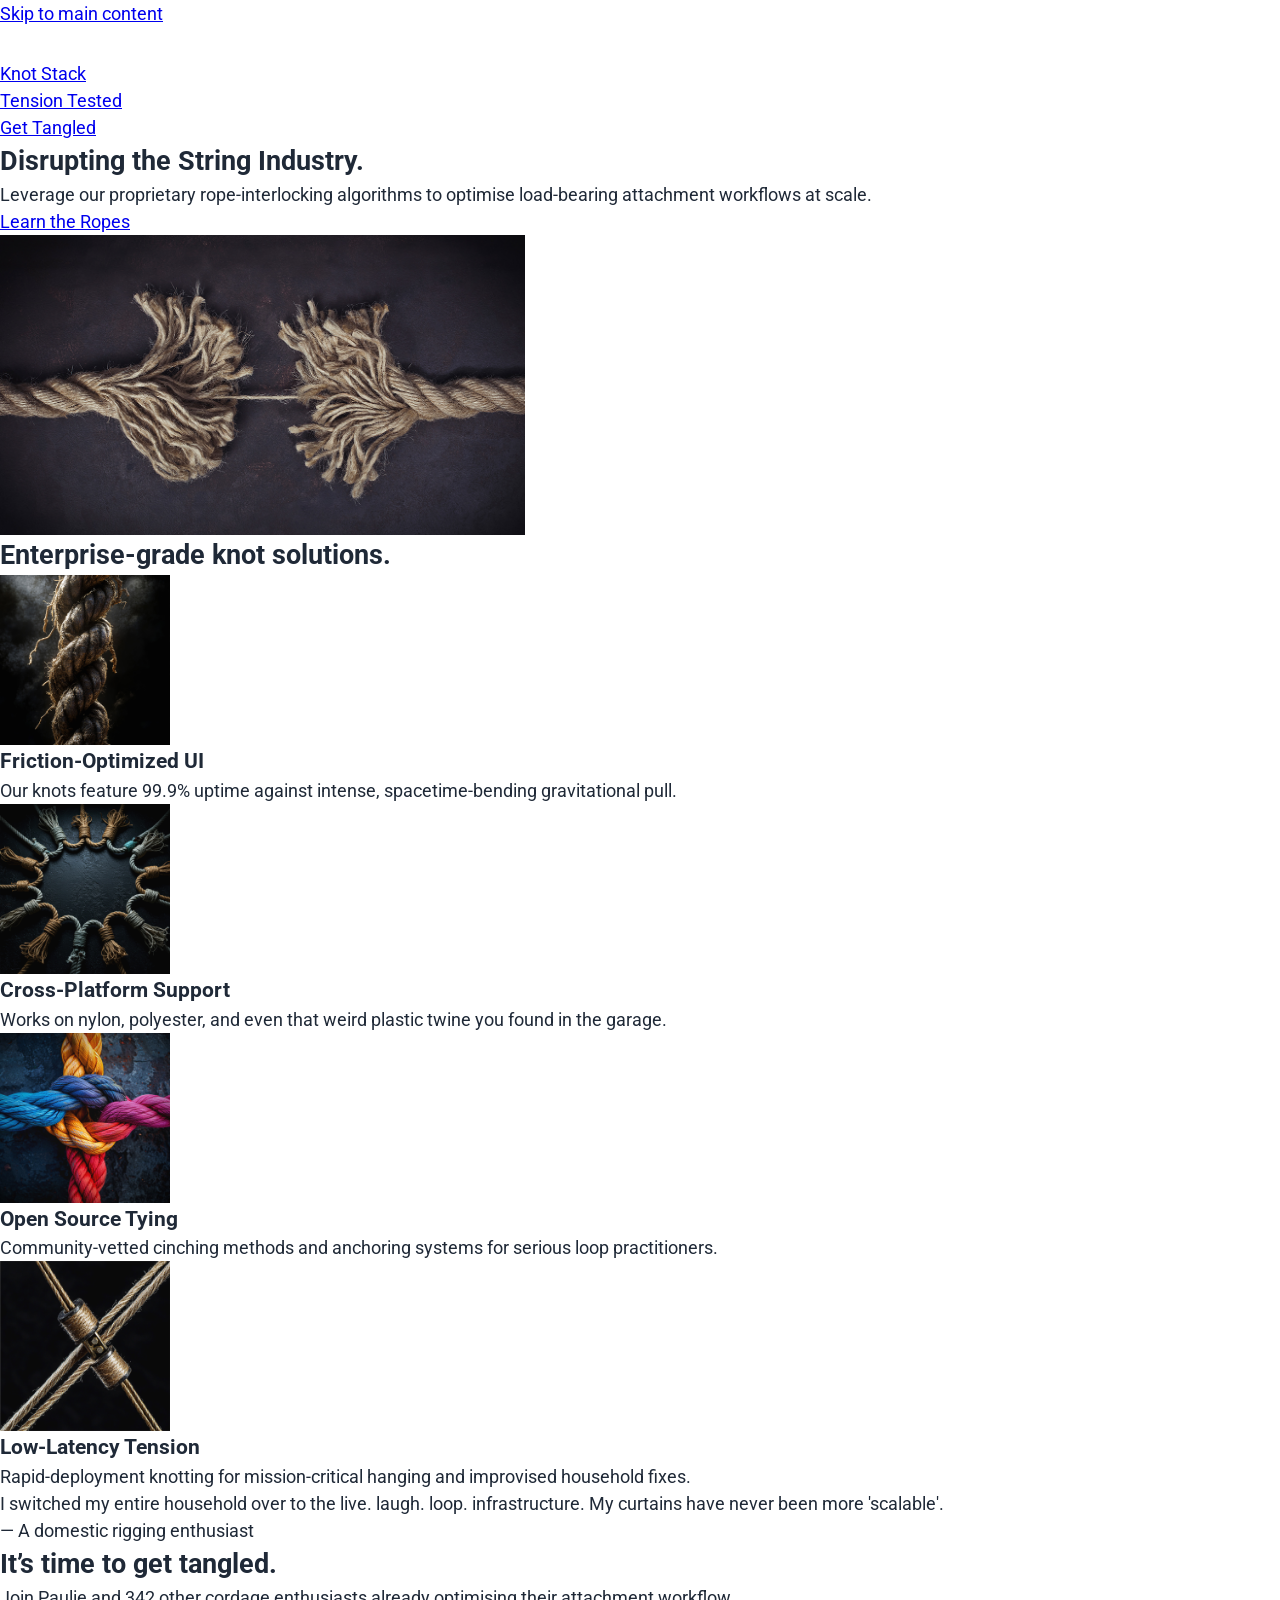
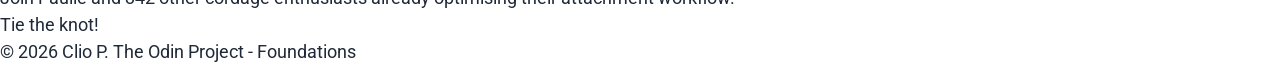
==== index.html @ 88cea81c "chore: add basic HTML classes" ====
<!doctype html>
<html lang="en">
  <head>
    <meta charset="UTF-8" />
    <meta name="viewport" content="width=device-width, initial-scale=1.0" />

    <title>TOP Foundations - Project 02 - Landing Page</title>

    <link rel="icon" type="image/x-icon" href="favicon.ico" />

    <link rel="preconnect" href="https://fonts.googleapis.com" />
    <link rel="preconnect" href="https://fonts.gstatic.com" crossorigin />
    <link href="https://fonts.googleapis.com/css2?family=Roboto:ital,wght@0,100..900;1,100..900&display=swap" rel="stylesheet" />

    <link rel="stylesheet" href="style.css" />
  </head>

  <body>
    <a class="skip-link" href="#main">Skip to main content</a>

    <header class="site-header">
      <div>
        <a href="index.html">
          <img src="assets/LandingPage-Logo.svg" alt="" width="180" height="35" />
        </a>

        <nav class="site-nav">
          <ul class="site-nav-list">
            <li><a class="nav-link" href="#knot-stack">Knot Stack</a></li>
            <li><a class="nav-link" href="#tension-tested">Tension Tested</a></li>
            <li><a class="nav-link" href="#get-tangled">Get Tangled</a></li>
          </ul>
        </nav>
      </div>
    </header>

    <main id="main">
      <section class="hero">
        <div class="hero-layout">
          <div class="hero-content">
            <h1>Disrupting the String Industry.</h1>
            <p>Leverage our proprietary rope-interlocking algorithms to optimise load-bearing attachment workflows at scale.</p>
            <a class="button" href="404.html">Learn the Ropes</a>
          </div>

          <img class="hero-image" src="assets/LandingPage-Hero.jpg" alt="Rope about to break" width="525" height="300" />
        </div>
      </section>

      <section class="features" id="knot-stack">
        <div>
          <h2>Enterprise-grade knot solutions.</h2>

          <article class="feature-card">
            <img class="card-image" src="assets/LandingPage-Features-FrictionOptimizedUI.jpg" alt="A closeup view of a rope section showing its structure" width="170" height="170" />
            <h3 class="card-title">Friction-Optimized UI</h3>
            <p class="card-text">Our knots feature 99.9% uptime against intense, spacetime-bending gravitational pull.</p>
          </article>

          <article class="feature-card">
            <img class="card-image" src="assets/LandingPage-Features-Cross-PlatformSupport.jpg" alt="Twisted ropes forming a circular pattern on a dark textured surface" width="170" height="170" />
            <h3 class="card-title">Cross-Platform Support</h3>
            <p class="card-text">Works on nylon, polyester, and even that weird plastic twine you found in the garage.</p>
          </article>

          <article class="feature-card">
            <img class="card-image" src="assets/LandingPage-Features-OpenSourceTying.jpg" alt="A closeup view of braided vibrant ropes" width="170" height="170" />
            <h3 class="card-title">Open Source Tying</h3>
            <p class="card-text">Community-vetted cinching methods and anchoring systems for serious loop practitioners.</p>
          </article>

          <article class="feature-card">
            <img class="card-image" src="assets/LandingPage-Features-LowLatencyTension.jpg" alt="A closeup of a bowstrings cross-sectional view showing its multiple strands and construction" width="170" height="170" />
            <h3 class="card-title">Low-Latency Tension</h3>
            <p class="card-text">Rapid-deployment knotting for mission-critical hanging and improvised household fixes.</p>
          </article>
        </div>
      </section>

      <section class="quote" id="tension-tested">
        <div>
          <blockquote>
            <p class="quote-text">I switched my entire household over to the live. laugh. loop. infrastructure. My curtains have never been more 'scalable'.</p>
          </blockquote>
          <p class="quote-source">— A domestic rigging enthusiast</p>
        </div>
      </section>

      <section class="cta" id="get-tangled">
        <div>
          <div class="cta-content">
            <h2 class="cta-title">It’s time to get tangled.</h2>
            <p class="cta-text">Join Paulie and 342 other cordage enthusiasts already optimising their attachment workflow.</p>
          </div>

          <button class="button" type="button">Tie the knot!</button>
        </div>
      </section>
    </main>

    <footer class="site-footer">
      <p>© <span id="year">2026</span> Clio P. The Odin Project - Foundations</p>
    </footer>

    <script src="script.js" defer></script>
  </body>
</html>
---- style.css ----
@layer reset, theme, base, elements, layout, components, utilities;

@layer reset {
  *,
  *::before,
  *::after {
    box-sizing: border-box;
  }

  body,
  h1,
  h2,
  h3,
  h4,
  h5,
  h6,
  p,
  ul,
  ol,
  figure,
  blockquote,
  dl,
  dd {
    margin: 0;
  }

  ul[class],
  ol[class] {
    list-style: none;
    padding: 0;
  }

  img,
  picture {
    display: block;
    max-width: 100%;
  }

  img {
    height: auto;
  }

  input,
  button,
  textarea,
  select {
    font: inherit;
    color: inherit;
  }

  button {
    background: transparent;
    border: 0;
    padding: 0;
  }
}

@layer theme {
  :root {
    /* 1. Primitive assignment colors in HEX */
    --hex-primary: #1f2937; /* Dark Background, Information Header Text, Quote Text */
    --hex-secondary: #f9faf8; /* Hero Main Text, Hero Logo Text */
    --hex-accent: #3882f6; /* Button, CtA Background */
    --hex-neutral: #e5e7eb; /* Hero Secondary Text, Header Link Text, Quote Section Background */

    /* 2. Working palette: OKLCH-normalised / derived colors */
    --palette-primary: oklch(from var(--hex-primary) l c h);
    --palette-secondary: oklch(from var(--hex-secondary) l c h);
    --palette-accent: oklch(from var(--hex-accent) l c h);
    --palette-neutral: oklch(from var(--hex-neutral) l c h);

    /* Project-specific color token.
    Derived from the assignment accent to provide a warm complementary color
    for emphasis and interaction contrast where the provided blue is insufficient. */
    --palette-complementary: oklch(from var(--hex-accent) l c 25);

    /* 3. Semantic colors */
    --color-bg-dark: var(--palette-primary);
    --color-bg-light: var(--palette-neutral);
    --color-bg-accent: var(--palette-accent);

    --color-surface-dark: var(--palette-primary);
    --color-surface-light: var(--palette-neutral);
    --color-surface-accent: var(--palette-accent);
    --color-surface-complementary: var(--palette-complementary);

    --color-text: var(--palette-primary);
    --color-text-light: var(--palette-neutral);
    --color-text-accent: var(--palette-accent);
    --color-text-complementary: var(--palette-complementary);
    --color-text-on-dark: var(--palette-secondary);
    --color-text-on-accent: var(--palette-secondary);
    --color-text-on-complementary: var(--palette-secondary);

    --color-border: var(--palette-primary);
    --color-border-light: var(--palette-neutral);
    --color-border-accent: var(--palette-accent);
    --color-border-complementary: var(--palette-complementary);

    --color-shadow: var(--palette-primary);

    --color-focus: var(--palette-complementary);

    /* Subtle UI chrome: dividers, separators, faint section lines.
    Not for text or primary interactive states. */
    --color-ui: var(--palette-neutral);

    /* Font families */
    --font-primary: 'Roboto', system-ui, sans-serif;

    /* Font sizes */
    --font-200: 0.8125rem; /* 13px */
    --font-300: clamp(0.875rem, 0.82rem + 0.25vw, 1rem); /* 14px–16px - small UI/body text */
    --font-400: clamp(1rem, 0.95rem + 0.3vw, 1.125rem); /* 16px–18px - body, links */
    --font-500: clamp(1.125rem, 1rem + 0.8vw, 1.5rem); /* 18px–24px - small headings/card titles */
    --font-600: clamp(1.75rem, 1.45rem + 1.4vw, 2.25rem); /* 28px–36px - section headings, quote */
    --font-700: clamp(2.25rem, 2rem + 1.5vw, 3rem); /* 36px–48px - hero heading */

    /* Font weights */
    --font-w-300: 300;
    --font-w-400: 400;
    --font-w-500: 500;
    --font-w-600: 600;
    --font-w-700: 700;
    --font-w-800: 800;
    --font-w-900: 900;

    /* Letter spacing */
    --tracking-300: 0.02em;
    --tracking-400: 0.03em;
    --tracking-500: 0.05em;

    /* Line heights */
    --leading-200: 1.1;
    --leading-300: 1.3;
    --leading-400: 1.5;

    /* Layout sizes
    Match the provided mockup widths at the default 16px browser font size,
    while allowing the layout to scale with user font-size preferences. */
    --size-container-wide: 64rem; /* 1024px - header, hero, CTA */
    --size-container-narrow: 51.25rem; /* 820px - cards, quote */

    /* Spacing */
    --space-focus: 0.25rem; /* 4px - spacing for focus outline */
    --space-300: 0.75rem; /* 12px - tight internal spacing */
    --space-400: 1rem; /* 16px - default internal spacing */
    --space-500: 2rem; /* 32px - larger internal spacing */

    --space-page-x: clamp(1rem, 0.5rem + 4vw, 2rem);
    --space-section-y: clamp(4rem, 3rem + 5vw, 7.5rem);
    --space-chrome-y: 1.5rem; /* header/footer UI chrome spacing */

    --gap-layout: clamp(2rem, 1rem + 4vw, 3rem);
    --gap-grid: clamp(1.5rem, 1rem + 3vw, 2.5rem);

    /* Border radius */
    --radius-300: 0.5rem; /* 8px - small controls */
    --radius-400: 0.75rem; /* 12px - cards/small panels */
    --radius-500: 1rem; /* 16px - larger panels */

    /* Transitions */
    --t-300: 0.3s;
    --ease-default: ease-in-out;
  }
}

@layer base {
  html {
    color-scheme: light;
    -webkit-text-size-adjust: 100%;
    text-size-adjust: 100%;
    scroll-behavior: smooth;
  }

  body {
    min-height: 100vh;
    min-height: 100dvh;
    color: var(--color-text);
    font-family: var(--font-primary);
    font-size: var(--font-400);
    font-weight: var(--font-w-400);
    line-height: var(--leading-400);
  }

  :target {
    scroll-margin-block-start: calc(var(--space-chrome-y) + var(--space-400));
  }

  :focus-visible {
    outline: 2px solid var(--color-focus, currentColor);
    outline-offset: 2px;
  }

  @media (prefers-reduced-motion: reduce) {
    html {
      scroll-behavior: auto;
    }

    *,
    *::before,
    *::after {
      animation-duration: 0.01ms !important;
      animation-iteration-count: 1 !important;
      transition-duration: 0.01ms !important;
      transition-delay: 0ms !important;
      scroll-behavior: auto !important;
    }
  }
}

@layer elements {
}

@layer layout {
}

@layer components {
}

@layer utilities {
}
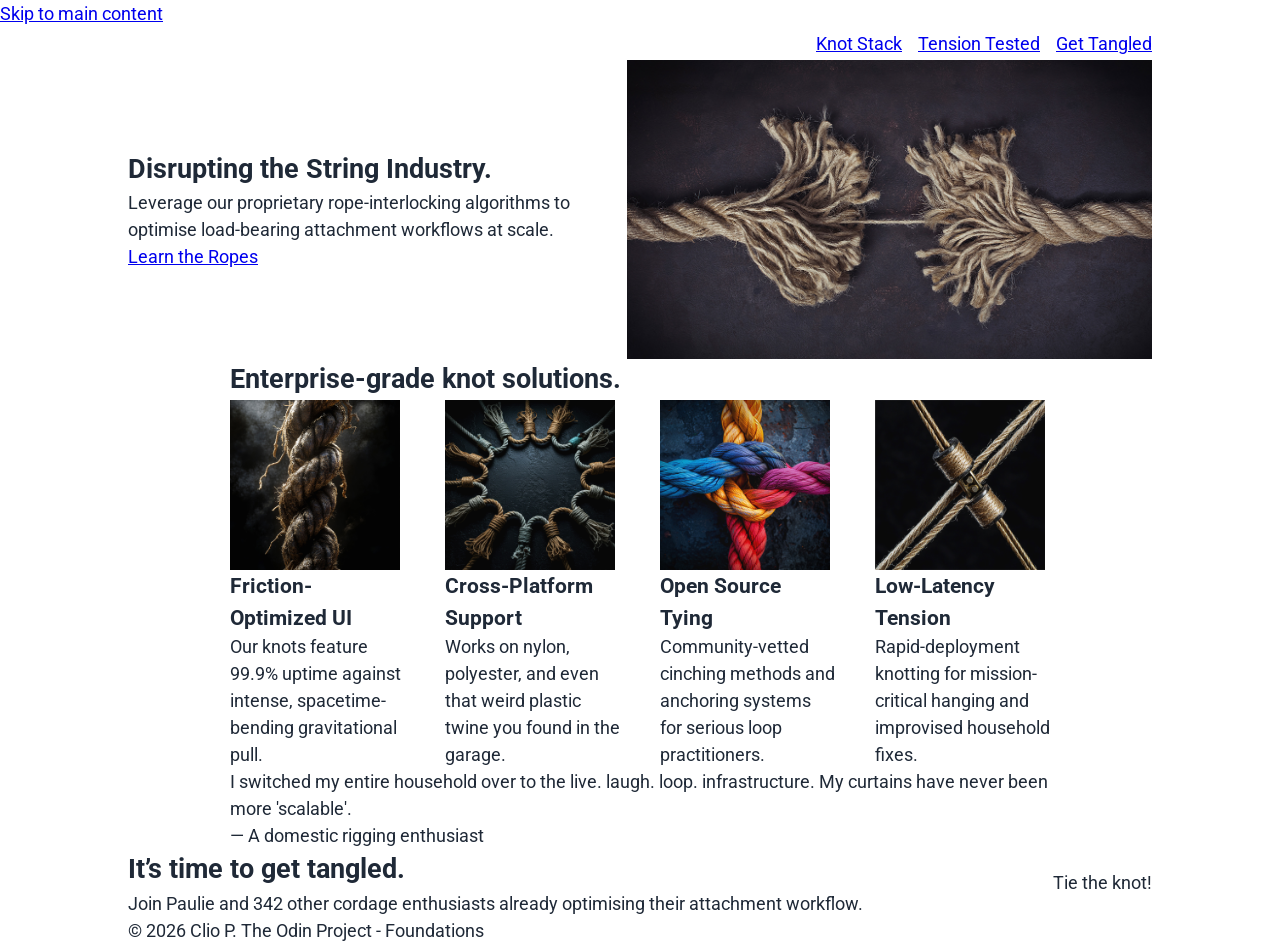
==== commit 829915e0: "chore: add structural classes and initial layout rules" ====
--- a/index.html
+++ b/index.html
@@ -16,16 +16,16 @@
   </head>
 
   <body>
-    <a class="skip-link" href="#main">Skip to main content</a>
+    <a class="skip-link button button-ghost" href="#main">Skip to main content</a>
 
     <header class="site-header">
-      <div>
-        <a href="index.html">
+      <div class="container split">
+        <a class="site-logo" href="index.html" aria-label="live. laugh. loop. home">
           <img src="assets/LandingPage-Logo.svg" alt="" width="180" height="35" />
         </a>
 
-        <nav class="site-nav">
-          <ul class="site-nav-list">
+        <nav class="site-nav" id="site-nav" aria-label="Primary navigation">
+          <ul class="cluster site-nav-list">
             <li><a class="nav-link" href="#knot-stack">Knot Stack</a></li>
             <li><a class="nav-link" href="#tension-tested">Tension Tested</a></li>
             <li><a class="nav-link" href="#get-tangled">Get Tangled</a></li>
@@ -36,11 +36,11 @@
 
     <main id="main">
       <section class="hero">
-        <div class="hero-layout">
+        <div class="container split">
           <div class="hero-content">
-            <h1>Disrupting the String Industry.</h1>
+            <h1>Disrupting the <span class="text-highlight">String</span> Industry.</h1>
             <p>Leverage our proprietary rope-interlocking algorithms to optimise load-bearing attachment workflows at scale.</p>
-            <a class="button" href="404.html">Learn the Ropes</a>
+            <a class="button button-primary" href="404.html">Learn the Ropes</a>
           </div>
 
           <img class="hero-image" src="assets/LandingPage-Hero.jpg" alt="Rope about to break" width="525" height="300" />
@@ -48,37 +48,39 @@
       </section>
 
       <section class="features" id="knot-stack">
-        <div>
+        <div class="container-narrow">
           <h2>Enterprise-grade knot solutions.</h2>
 
-          <article class="feature-card">
-            <img class="card-image" src="assets/LandingPage-Features-FrictionOptimizedUI.jpg" alt="A closeup view of a rope section showing its structure" width="170" height="170" />
-            <h3 class="card-title">Friction-Optimized UI</h3>
-            <p class="card-text">Our knots feature 99.9% uptime against intense, spacetime-bending gravitational pull.</p>
-          </article>
+          <div class="features-grid">
+            <article class="card">
+              <img class="card-image" src="assets/LandingPage-Features-FrictionOptimizedUI.jpg" alt="A closeup view of a rope section showing its structure" width="170" height="170" />
+              <h3 class="card-title">Friction-Optimized UI</h3>
+              <p class="card-text">Our knots feature 99.9% uptime against intense, spacetime-bending gravitational pull.</p>
+            </article>
 
-          <article class="feature-card">
-            <img class="card-image" src="assets/LandingPage-Features-Cross-PlatformSupport.jpg" alt="Twisted ropes forming a circular pattern on a dark textured surface" width="170" height="170" />
-            <h3 class="card-title">Cross-Platform Support</h3>
-            <p class="card-text">Works on nylon, polyester, and even that weird plastic twine you found in the garage.</p>
-          </article>
+            <article class="card">
+              <img class="card-image" src="assets/LandingPage-Features-Cross-PlatformSupport.jpg" alt="Twisted ropes forming a circular pattern on a dark textured surface" width="170" height="170" />
+              <h3 class="card-title">Cross-Platform Support</h3>
+              <p class="card-text">Works on nylon, polyester, and even that weird plastic twine you found in the garage.</p>
+            </article>
 
-          <article class="feature-card">
-            <img class="card-image" src="assets/LandingPage-Features-OpenSourceTying.jpg" alt="A closeup view of braided vibrant ropes" width="170" height="170" />
-            <h3 class="card-title">Open Source Tying</h3>
-            <p class="card-text">Community-vetted cinching methods and anchoring systems for serious loop practitioners.</p>
-          </article>
+            <article class="card">
+              <img class="card-image" src="assets/LandingPage-Features-OpenSourceTying.jpg" alt="A closeup view of braided vibrant ropes" width="170" height="170" />
+              <h3 class="card-title">Open Source Tying</h3>
+              <p class="card-text">Community-vetted cinching methods and anchoring systems for serious loop practitioners.</p>
+            </article>
 
-          <article class="feature-card">
-            <img class="card-image" src="assets/LandingPage-Features-LowLatencyTension.jpg" alt="A closeup of a bowstrings cross-sectional view showing its multiple strands and construction" width="170" height="170" />
-            <h3 class="card-title">Low-Latency Tension</h3>
-            <p class="card-text">Rapid-deployment knotting for mission-critical hanging and improvised household fixes.</p>
-          </article>
+            <article class="card">
+              <img class="card-image" src="assets/LandingPage-Features-LowLatencyTension.jpg" alt="A closeup of a bowstrings cross-sectional view showing its multiple strands and construction" width="170" height="170" />
+              <h3 class="card-title">Low-Latency Tension</h3>
+              <p class="card-text">Rapid-deployment knotting for mission-critical hanging and improvised household fixes.</p>
+            </article>
+          </div>
         </div>
       </section>
 
       <section class="quote" id="tension-tested">
-        <div>
+        <div class="container-narrow">
           <blockquote>
             <p class="quote-text">I switched my entire household over to the live. laugh. loop. infrastructure. My curtains have never been more 'scalable'.</p>
           </blockquote>
@@ -87,19 +89,21 @@
       </section>
 
       <section class="cta" id="get-tangled">
-        <div>
+        <div class="container split">
           <div class="cta-content">
             <h2 class="cta-title">It’s time to get tangled.</h2>
             <p class="cta-text">Join Paulie and 342 other cordage enthusiasts already optimising their attachment workflow.</p>
           </div>
 
-          <button class="button" type="button">Tie the knot!</button>
+          <button class="button button-ghost" type="button">Tie the knot!</button>
         </div>
       </section>
     </main>
 
     <footer class="site-footer">
-      <p>© <span id="year">2026</span> Clio P. The Odin Project - Foundations</p>
+      <div class="container">
+        <p>© <span id="year">2026</span> Clio P. The Odin Project - Foundations</p>
+      </div>
     </footer>
 
     <script src="script.js" defer></script>
--- a/style.css
+++ b/style.css
@@ -213,6 +213,35 @@
 }
 
 @layer layout {
+  .container {
+    width: min(100% - (var(--space-page-x) * 2), var(--size-container-wide));
+    margin-inline: auto;
+  }
+
+  .container-narrow {
+    width: min(100% - (var(--space-page-x) * 2), var(--size-container-narrow));
+    margin-inline: auto;
+  }
+
+  .cluster {
+    display: flex;
+    flex-wrap: wrap;
+    align-items: center;
+    gap: var(--cluster-gap, var(--space-400));
+  }
+
+  .split {
+    display: flex;
+    align-items: center;
+    justify-content: space-between;
+    gap: var(--gap-layout);
+  }
+
+  .features-grid {
+    display: grid;
+    grid-template-columns: repeat(4, 1fr);
+    gap: var(--gap-grid);
+  }
 }
 
 @layer components {
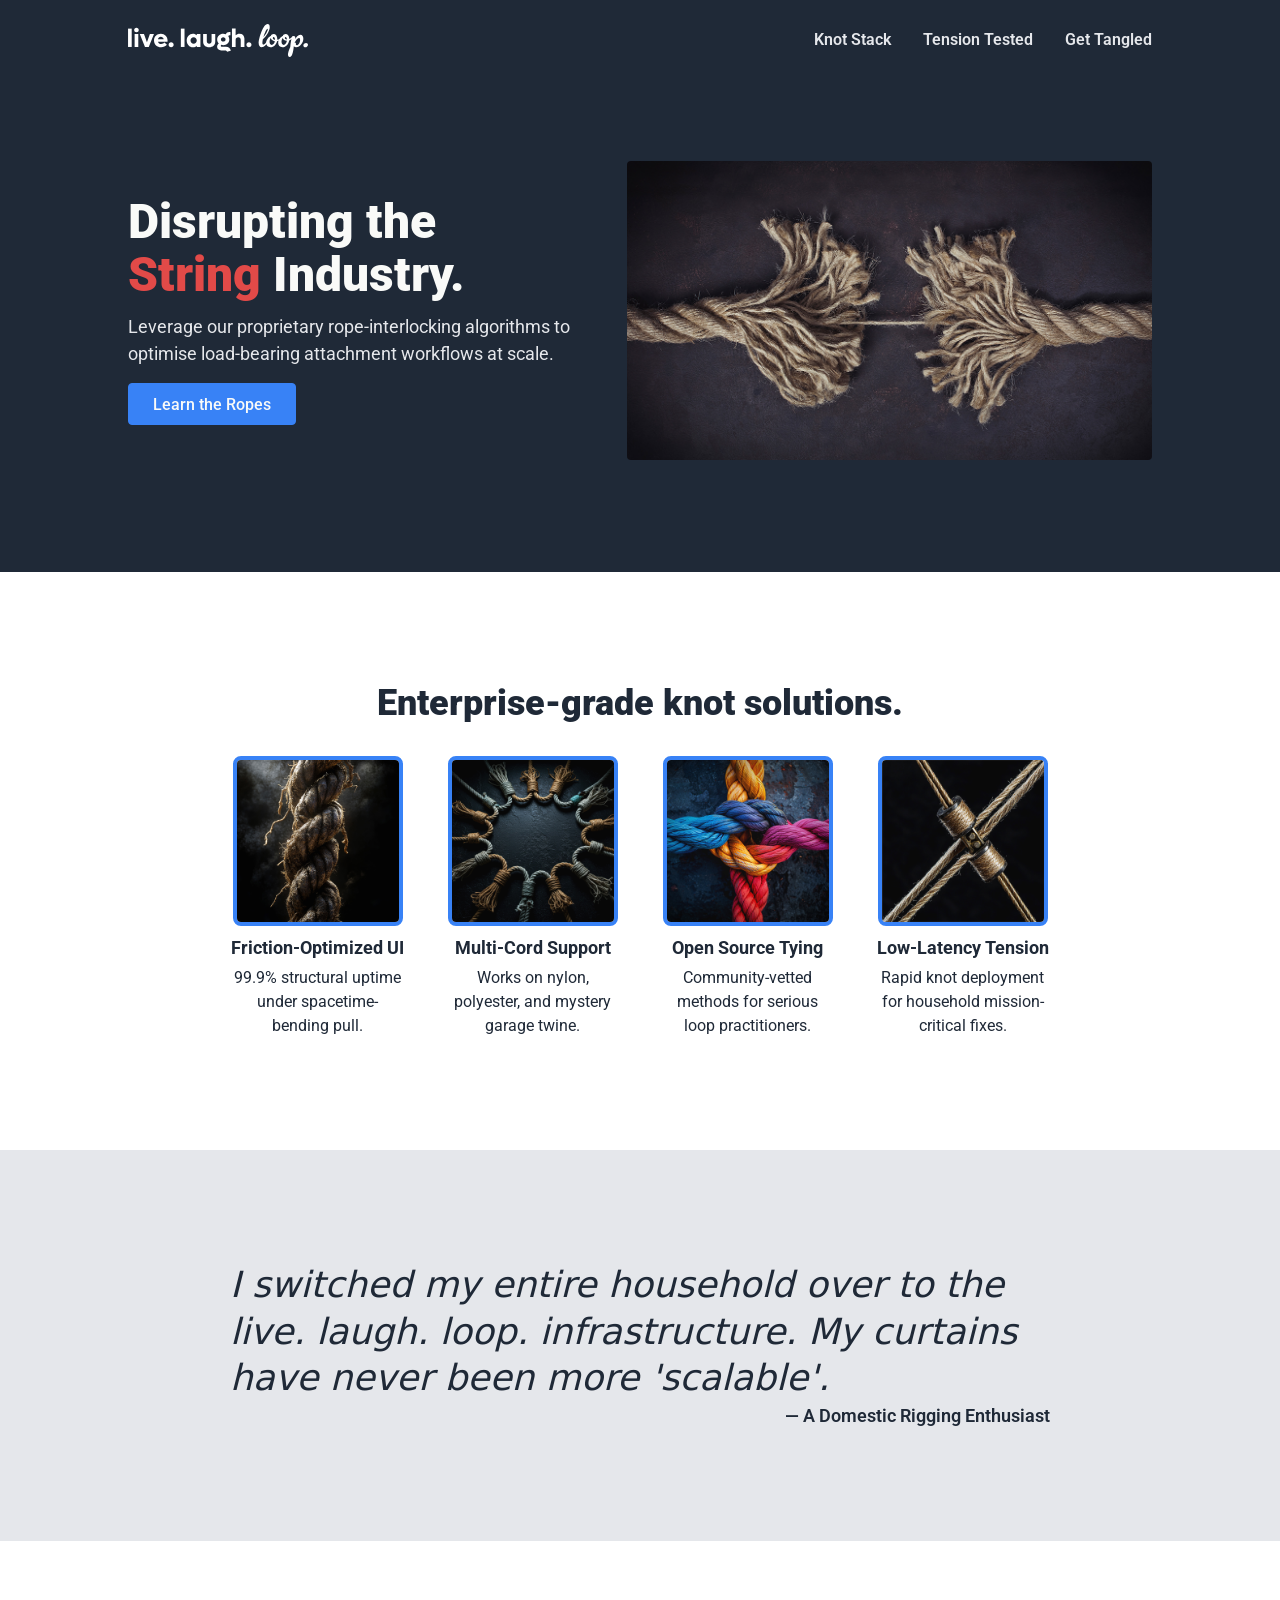
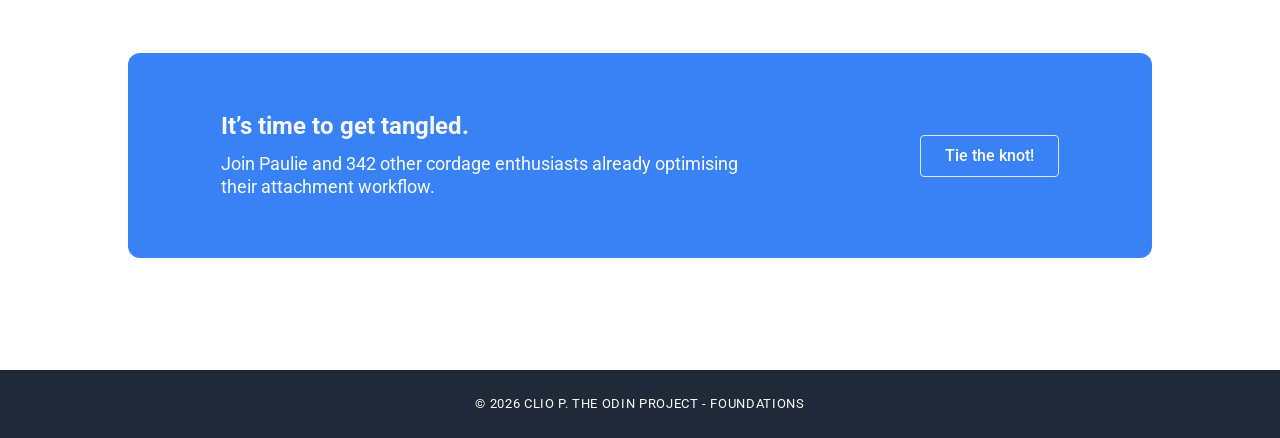
==== commit 8e4a68fd: "style: add base component styling" ====
--- a/index.html
+++ b/index.html
@@ -49,31 +49,31 @@
 
       <section class="features" id="knot-stack">
         <div class="container-narrow">
-          <h2>Enterprise-grade knot solutions.</h2>
+          <h2 class="features-title">Enterprise-grade knot solutions.</h2>
 
           <div class="features-grid">
             <article class="card">
               <img class="card-image" src="assets/LandingPage-Features-FrictionOptimizedUI.jpg" alt="A closeup view of a rope section showing its structure" width="170" height="170" />
               <h3 class="card-title">Friction-Optimized UI</h3>
-              <p class="card-text">Our knots feature 99.9% uptime against intense, spacetime-bending gravitational pull.</p>
+              <p class="card-text">99.9% structural uptime under spacetime-bending pull.</p>
             </article>
 
             <article class="card">
               <img class="card-image" src="assets/LandingPage-Features-Cross-PlatformSupport.jpg" alt="Twisted ropes forming a circular pattern on a dark textured surface" width="170" height="170" />
-              <h3 class="card-title">Cross-Platform Support</h3>
-              <p class="card-text">Works on nylon, polyester, and even that weird plastic twine you found in the garage.</p>
+              <h3 class="card-title">Multi-Cord Support</h3>
+              <p class="card-text">Works on nylon, polyester, and mystery garage twine.</p>
             </article>
 
             <article class="card">
               <img class="card-image" src="assets/LandingPage-Features-OpenSourceTying.jpg" alt="A closeup view of braided vibrant ropes" width="170" height="170" />
               <h3 class="card-title">Open Source Tying</h3>
-              <p class="card-text">Community-vetted cinching methods and anchoring systems for serious loop practitioners.</p>
+              <p class="card-text">Community-vetted methods for serious loop practitioners.</p>
             </article>
 
             <article class="card">
               <img class="card-image" src="assets/LandingPage-Features-LowLatencyTension.jpg" alt="A closeup of a bowstrings cross-sectional view showing its multiple strands and construction" width="170" height="170" />
               <h3 class="card-title">Low-Latency Tension</h3>
-              <p class="card-text">Rapid-deployment knotting for mission-critical hanging and improvised household fixes.</p>
+              <p class="card-text">Rapid knot deployment for household mission-critical fixes.</p>
             </article>
           </div>
         </div>
@@ -89,7 +89,7 @@
       </section>
 
       <section class="cta" id="get-tangled">
-        <div class="container split">
+        <div class="container split panel">
           <div class="cta-content">
             <h2 class="cta-title">It’s time to get tangled.</h2>
             <p class="cta-text">Join Paulie and 342 other cordage enthusiasts already optimising their attachment workflow.</p>
--- a/style.css
+++ b/style.css
@@ -143,21 +143,26 @@
 
     /* Spacing */
     --space-focus: 0.25rem; /* 4px - spacing for focus outline */
-    --space-300: 0.75rem; /* 12px - tight internal spacing */
+    --space-200: 0.5rem; /* 8px - smaller internal spacing */
+    --space-300: 0.75rem; /* 12px - small internal spacing */
     --space-400: 1rem; /* 16px - default internal spacing */
     --space-500: 2rem; /* 32px - larger internal spacing */
 
-    --space-page-x: clamp(1rem, 0.5rem + 4vw, 2rem);
     --space-section-y: clamp(4rem, 3rem + 5vw, 7.5rem);
     --space-chrome-y: 1.5rem; /* header/footer UI chrome spacing */
 
+    --space-panel-x: clamp(2rem, 1rem + 6vw, 7.5rem);
+    --space-panel-y: clamp(2rem, 1rem + 4vw, 3.75rem);
+
+    --gutter: clamp(1rem, 0.5rem + 4vw, 2rem);
+
     --gap-layout: clamp(2rem, 1rem + 4vw, 3rem);
     --gap-grid: clamp(1.5rem, 1rem + 3vw, 2.5rem);
 
     /* Border radius */
-    --radius-300: 0.5rem; /* 8px - small controls */
-    --radius-400: 0.75rem; /* 12px - cards/small panels */
-    --radius-500: 1rem; /* 16px - larger panels */
+    --radius-300: 0.25rem; /* 4px - small controls */
+    --radius-400: 0.5rem; /* 8px - cards/small panels */
+    --radius-500: 0.75rem; /* 12px - larger panels */
 
     /* Transitions */
     --t-300: 0.3s;
@@ -187,11 +192,6 @@
     scroll-margin-block-start: calc(var(--space-chrome-y) + var(--space-400));
   }
 
-  :focus-visible {
-    outline: 2px solid var(--color-focus, currentColor);
-    outline-offset: 2px;
-  }
-
   @media (prefers-reduced-motion: reduce) {
     html {
       scroll-behavior: auto;
@@ -210,16 +210,71 @@
 }
 
 @layer elements {
+  img {
+    font-style: italic;
+  }
+
+  h1,
+  h2,
+  h3,
+  h4,
+  h5,
+  h6 {
+    line-height: var(--leading-200);
+    text-wrap: balance;
+  }
+
+  p {
+    text-wrap: pretty;
+  }
+
+  a {
+    color: currentColor;
+    text-decoration: none;
+    transition:
+      color var(--t-300, 0.3s) var(--ease-default, ease-in-out),
+      text-decoration-color var(--t-300, 0.3s) var(--ease-default, ease-in-out);
+
+    &:hover,
+    &:active,
+    &:focus-visible,
+    &[aria-current='page'] {
+      color: var(--color-text-complementary);
+    }
+
+    &:not([class]) {
+      text-decoration: underline;
+      text-decoration-skip-ink: auto;
+    }
+  }
+
+  button {
+    cursor: pointer;
+  }
+
+  button:focus-visible,
+  a:focus-visible,
+  input:focus-visible,
+  textarea:focus-visible,
+  select:focus-visible {
+    outline: 2px dashed var(--color-focus);
+    outline-offset: var(--space-focus);
+  }
+
+  ::selection {
+    background-color: var(--color-surface-complementary);
+    color: var(--color-text-on-complementary);
+  }
 }
 
 @layer layout {
   .container {
-    width: min(100% - (var(--space-page-x) * 2), var(--size-container-wide));
+    width: min(var(--size-container-wide), 100% - (var(--gutter) * 2));
     margin-inline: auto;
   }
 
   .container-narrow {
-    width: min(100% - (var(--space-page-x) * 2), var(--size-container-narrow));
+    width: min(var(--size-container-narrow), 100% - (var(--gutter) * 2));
     margin-inline: auto;
   }
 
@@ -242,10 +297,192 @@
     grid-template-columns: repeat(4, 1fr);
     gap: var(--gap-grid);
   }
+
+  .panel {
+    padding: var(--space-panel-y) var(--space-panel-x);
+    border-radius: var(--radius-500);
+  }
 }
 
 @layer components {
+  .site-header {
+    padding-block: var(--space-chrome-y);
+    background-color: var(--color-bg-dark);
+  }
+
+  .site-footer {
+    padding-block: var(--space-chrome-y);
+    background-color: var(--color-bg-dark);
+    color: var(--color-text-on-dark);
+    font-size: var(--font-200);
+    text-align: center;
+    text-transform: uppercase;
+    letter-spacing: var(--tracking-500);
+  }
+
+  .site-nav {
+    color: var(--color-text-light);
+    font-size: var(--font-300);
+    font-weight: var(--font-w-600);
+
+    .site-nav-list {
+      --cluster-gap: 2rem;
+    }
+  }
+
+  .hero {
+    padding-block-start: clamp(3rem, 2rem + 4vw, 5rem);
+    padding-block-end: var(--space-section-y);
+    background-color: var(--color-bg-dark);
+    color: var(--color-text-on-dark);
+
+    h1 {
+      max-width: 14ch;
+      margin-block-end: var(--space-300);
+      font-size: var(--font-700);
+      font-weight: var(--font-w-900);
+      line-height: var(--leading-200);
+    }
+
+    p {
+      max-width: 45ch;
+      margin-block-end: var(--space-400);
+      color: var(--color-text-light);
+    }
+
+    .hero-content {
+      flex: 1;
+    }
+
+    .hero-image {
+      flex: 1;
+      border-radius: var(--radius-300);
+    }
+  }
+
+  .features {
+    padding-block: var(--space-section-y);
+    color: var(--color-text);
+
+    .features-title {
+      font-size: var(--font-600);
+      font-weight: var(--font-w-900);
+      text-align: center;
+      margin-block-end: var(--space-500);
+    }
+
+    .card {
+      text-align: center;
+    }
+
+    .card-image {
+      border-radius: var(--radius-400);
+      border: 4px solid var(--color-border-accent);
+      margin-block-end: var(--space-300);
+      margin-inline: auto;
+    }
+
+    .card-title {
+      font-size: var(--font-400);
+      margin-block-end: var(--space-200);
+    }
+
+    .card-text {
+      font-size: var(--font-300);
+    }
+  }
+
+  .quote {
+    padding-block: var(--space-section-y);
+    background-color: var(--color-bg-light);
+    color: var(--color-text);
+
+    .quote-text {
+      font-size: var(--font-600);
+      font-weight: var(--font-w-300);
+      font-style: italic;
+      line-height: var(--leading-300);
+    }
+
+    .quote-source {
+      font-size: var(--font-400);
+      font-weight: var(--font-w-600);
+      text-align: right;
+      text-transform: capitalize;
+    }
+  }
+
+  .cta {
+    padding-block: var(--space-section-y);
+
+    .panel {
+      background-color: var(--color-surface-accent);
+      color: var(--color-text-on-accent);
+    }
+
+    .cta-title {
+      font-size: var(--font-500);
+      margin-block-end: var(--space-300);
+    }
+
+    .cta-text {
+      width: clamp(45ch, 90%, 55ch);
+      font-size: var(--font-400);
+      line-height: var(--leading-300);
+    }
+  }
+
+  .button {
+    display: inline-flex;
+    align-items: center;
+    justify-content: center;
+    white-space: nowrap;
+    padding: 0.7em 1.5em;
+    font-size: var(--font-300);
+    font-weight: var(--font-w-500);
+    line-height: var(--leading-200);
+    text-decoration: none;
+    border: 1px solid transparent;
+    border-radius: var(--radius-300);
+    transition:
+      background-color var(--t-300) var(--ease-default),
+      color var(--t-300) var(--ease-default),
+      border-color var(--t-300) var(--ease-default);
+
+    &.button-primary {
+      background-color: var(--color-surface-accent);
+      color: var(--color-text-on-accent);
+      border-color: var(--color-border-accent);
+    }
+
+    &.button-ghost {
+      background-color: transparent;
+      color: var(--color-text-on-dark);
+      border-color: var(--color-border-light);
+    }
+
+    @media (hover: hover) {
+      &:hover {
+        background-color: var(--color-surface-complementary);
+        color: var(--color-text-on-complementary);
+        border-color: var(--color-border-complementary);
+      }
+    }
+  }
+
+  .skip-link {
+    position: absolute;
+    top: -100%;
+    left: var(--gutter);
+
+    &:focus {
+      top: var(--gutter);
+    }
+  }
 }
 
 @layer utilities {
-}
+  .text-highlight {
+    color: var(--color-text-complementary);
+  }
+}
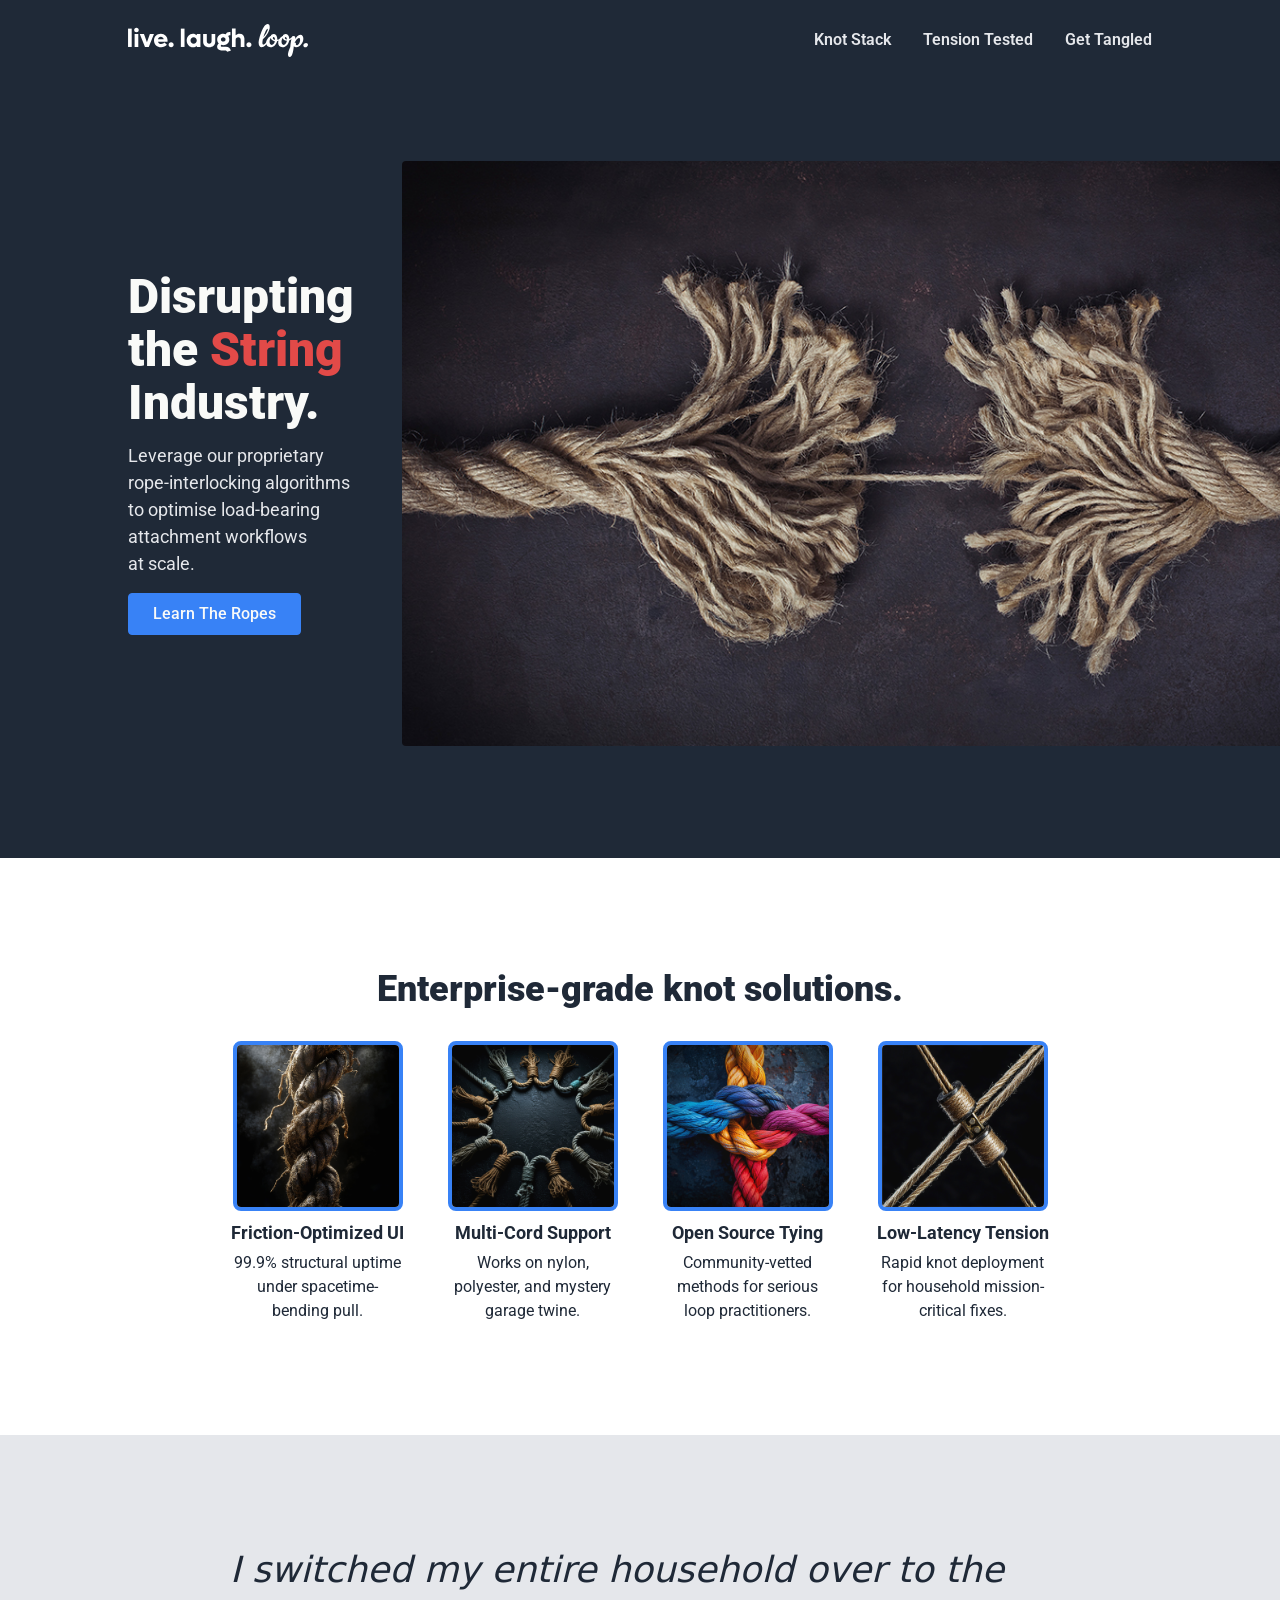
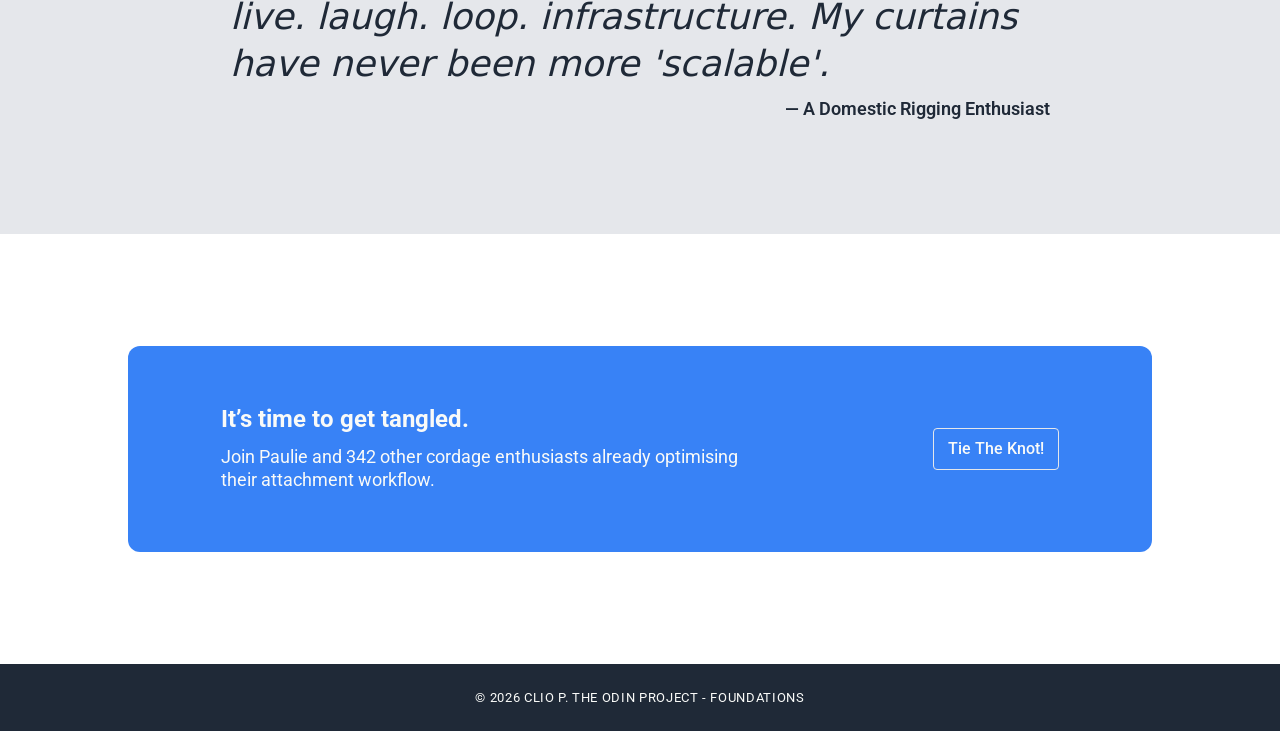
==== commit f8070bbf: "feat: add mobile navigation structure and styles" ====
--- a/index.html
+++ b/index.html
@@ -16,13 +16,27 @@
   </head>
 
   <body>
-    <a class="skip-link button button-ghost" href="#main">Skip to main content</a>
+    <a class="skip-link button button-ghost" href="#main">
+      <span class="button-text">Skip to main content</span>
+    </a>
 
     <header class="site-header">
       <div class="container split">
         <a class="site-logo" href="index.html" aria-label="live. laugh. loop. home">
           <img src="assets/LandingPage-Logo.svg" alt="" width="180" height="35" />
         </a>
+
+        <button class="site-nav-toggle" type="button" aria-controls="site-nav" aria-expanded="false">
+          <span class="site-nav-toggle-text visually-hidden">Menu</span>
+
+          <svg class="nav-icon icon-menu" aria-hidden="true" focusable="false" viewBox="0 0 24 24">
+            <path d="M4 7h16M4 12h16M4 17h16" />
+          </svg>
+
+          <svg class="nav-icon icon-close" aria-hidden="true" focusable="false" viewBox="0 0 24 24">
+            <path d="M6 6l12 12M18 6L6 18" />
+          </svg>
+        </button>
 
         <nav class="site-nav" id="site-nav" aria-label="Primary navigation">
           <ul class="cluster site-nav-list">
@@ -40,7 +54,9 @@
           <div class="hero-content">
             <h1>Disrupting the <span class="text-highlight">String</span> Industry.</h1>
             <p>Leverage our proprietary rope-interlocking algorithms to optimise load-bearing attachment workflows at scale.</p>
-            <a class="button button-primary" href="404.html">Learn the Ropes</a>
+            <a class="button button-primary" href="404.html">
+              <span class="button-text">Learn the Ropes</span>
+            </a>
           </div>
 
           <img class="hero-image" src="assets/LandingPage-Hero.jpg" alt="Rope about to break" width="525" height="300" />
@@ -95,7 +111,9 @@
             <p class="cta-text">Join Paulie and 342 other cordage enthusiasts already optimising their attachment workflow.</p>
           </div>
 
-          <button class="button button-ghost" type="button">Tie the knot!</button>
+          <button class="button button-ghost" type="button">
+            <span class="button-text">Tie the knot!</span>
+          </button>
         </div>
       </section>
     </main>
--- a/style.css
+++ b/style.css
@@ -142,11 +142,11 @@
     --size-container-narrow: 51.25rem; /* 820px - cards, quote */
 
     /* Spacing */
-    --space-focus: 0.25rem; /* 4px - spacing for focus outline */
-    --space-200: 0.5rem; /* 8px - smaller internal spacing */
-    --space-300: 0.75rem; /* 12px - small internal spacing */
-    --space-400: 1rem; /* 16px - default internal spacing */
-    --space-500: 2rem; /* 32px - larger internal spacing */
+    --space-100: 0.25rem; /* 4px */
+    --space-200: 0.5rem; /* 8px */
+    --space-300: 0.75rem; /* 12px */
+    --space-400: 1rem; /* 16px */
+    --space-500: 2rem; /* 32px */
 
     --space-section-y: clamp(4rem, 3rem + 5vw, 7.5rem);
     --space-chrome-y: 1.5rem; /* header/footer UI chrome spacing */
@@ -154,10 +154,10 @@
     --space-panel-x: clamp(2rem, 1rem + 6vw, 7.5rem);
     --space-panel-y: clamp(2rem, 1rem + 4vw, 3.75rem);
 
-    --gutter: clamp(1rem, 0.5rem + 4vw, 2rem);
+    --gutter: clamp(1rem, 0.5rem + 4vw, 1.5rem);
 
     --gap-layout: clamp(2rem, 1rem + 4vw, 3rem);
-    --gap-grid: clamp(1.5rem, 1rem + 3vw, 2.5rem);
+    --gap-grid: clamp(0.5rem, 1rem + 2vw, 2.5rem);
 
     /* Border radius */
     --radius-300: 0.25rem; /* 4px - small controls */
@@ -258,7 +258,7 @@
   textarea:focus-visible,
   select:focus-visible {
     outline: 2px dashed var(--color-focus);
-    outline-offset: var(--space-focus);
+    outline-offset: var(--space-100);
   }
 
   ::selection {
@@ -290,12 +290,26 @@
     align-items: center;
     justify-content: space-between;
     gap: var(--gap-layout);
+
+    @media (width < 64rem) {
+      flex-direction: column;
+    }
   }
 
   .features-grid {
     display: grid;
     grid-template-columns: repeat(4, 1fr);
+    justify-content: center;
+    justify-items: center;
     gap: var(--gap-grid);
+
+    @media (width < 55rem) {
+      grid-template-columns: repeat(2, minmax(0, 14rem));
+    }
+
+    @media (width < 30rem) {
+      grid-template-columns: 1fr;
+    }
   }
 
   .panel {
@@ -308,6 +322,12 @@
   .site-header {
     padding-block: var(--space-chrome-y);
     background-color: var(--color-bg-dark);
+
+    .split {
+      flex-direction: row;
+      flex-wrap: wrap;
+      gap: var(--space-200);
+    }
   }
 
   .site-footer {
@@ -328,6 +348,24 @@
     .site-nav-list {
       --cluster-gap: 2rem;
     }
+
+    @media (width < 48rem) {
+      width: 100%;
+      padding: var(--space-500);
+      border-radius: var(--radius-300);
+      background-color: var(--color-bg-light);
+      color: var(--color-text);
+
+      .site-nav-list {
+        justify-content: center;
+      }
+    }
+
+    @media (width < 30rem) {
+      .site-nav-list {
+        flex-direction: column;
+      }
+    }
   }
 
   .hero {
@@ -337,7 +375,7 @@
     color: var(--color-text-on-dark);
 
     h1 {
-      max-width: 14ch;
+      max-width: 100%;
       margin-block-end: var(--space-300);
       font-size: var(--font-700);
       font-weight: var(--font-w-900);
@@ -352,10 +390,12 @@
 
     .hero-content {
       flex: 1;
+      width: 100%;
     }
 
     .hero-image {
       flex: 1;
+      width: 100%;
       border-radius: var(--radius-300);
     }
   }
@@ -372,6 +412,7 @@
     }
 
     .card {
+      max-width: 15rem;
       text-align: center;
     }
 
@@ -402,6 +443,7 @@
       font-weight: var(--font-w-300);
       font-style: italic;
       line-height: var(--leading-300);
+      margin-block-end: var(--space-200);
     }
 
     .quote-source {
@@ -420,15 +462,25 @@
       color: var(--color-text-on-accent);
     }
 
+    .cta-content {
+      width: 100%;
+    }
+
     .cta-title {
       font-size: var(--font-500);
       margin-block-end: var(--space-300);
     }
 
     .cta-text {
-      width: clamp(45ch, 90%, 55ch);
+      max-width: clamp(45ch, 90%, 55ch);
       font-size: var(--font-400);
       line-height: var(--leading-300);
+    }
+
+    @media (width < 64rem) {
+      .button {
+        align-self: flex-start;
+      }
     }
   }
 
@@ -437,13 +489,18 @@
     align-items: center;
     justify-content: center;
     white-space: nowrap;
+    position: relative; /* Required to contain the ripple */
+    overflow: hidden; /* Keeps the ripple inside the rounded corners */
     padding: 0.7em 1.5em;
     font-size: var(--font-300);
     font-weight: var(--font-w-500);
     line-height: var(--leading-200);
     text-decoration: none;
+    text-transform: capitalize;
     border: 1px solid transparent;
     border-radius: var(--radius-300);
+    -webkit-tap-highlight-color: transparent;
+    touch-action: manipulation;
     transition:
       background-color var(--t-300) var(--ease-default),
       color var(--t-300) var(--ease-default),
@@ -459,6 +516,45 @@
       background-color: transparent;
       color: var(--color-text-on-dark);
       border-color: var(--color-border-light);
+    }
+
+    &::after {
+      content: '';
+      position: absolute;
+      z-index: 0;
+      top: 50%;
+      left: 50%;
+      width: 100%;
+      aspect-ratio: 1/1;
+      background-color: var(--color-surface-complementary);
+      border-radius: 50%;
+      transform: translate(-50%, -50%) scale(0);
+      opacity: 0;
+      pointer-events: none; /* Lets clicks pass through to the button */
+      transition:
+        background-color var(--t-300) var(--ease-default),
+        transform var(--t-300) var(--ease-default),
+        opacity var(--t-300) var(--ease-default);
+    }
+
+    &:active {
+      border-color: var(--color-border-complementary);
+      transition: border-color var(--t-300) var(--ease-default);
+    }
+
+    &:active::after {
+      transform: translate(-50%, -50%) scale(2);
+      opacity: 1;
+      transition:
+        background-color var(--t-300) var(--ease-default),
+        transform var(--t-300) var(--ease-default),
+        opacity var(--t-300) var(--ease-default);
+    }
+
+    &:focus-within {
+      background-color: var(--color-surface-complementary);
+      color: var(--color-text-on-complementary);
+      border-color: var(--color-border-complementary);
     }
 
     @media (hover: hover) {
@@ -468,6 +564,49 @@
         border-color: var(--color-border-complementary);
       }
     }
+
+    .button-text {
+      position: relative;
+      z-index: 1;
+    }
+  }
+
+  .site-nav-toggle {
+    padding: var(--space-100);
+    background-color: var(--color-surface-accent);
+    border-radius: var(--radius-300);
+    line-height: 0;
+
+    .nav-icon {
+      width: 2rem;
+      height: 2rem;
+      stroke: var(--color-text-on-accent);
+      stroke-width: 2px;
+    }
+
+    .icon-close {
+      display: none;
+    }
+
+    &[aria-expanded='true'] {
+      .icon-menu {
+        display: none;
+      }
+
+      .icon-close {
+        display: block;
+      }
+    }
+
+    @media (width >= 48rem) {
+      display: none;
+    }
+
+    @media (width < 48rem) {
+      &[aria-expanded='false'] + nav {
+        display: none;
+      }
+    }
   }
 
   .skip-link {
@@ -482,6 +621,15 @@
 }
 
 @layer utilities {
+  .visually-hidden {
+    position: absolute;
+    width: 1px;
+    height: 1px;
+    overflow: hidden;
+    white-space: nowrap;
+    clip-path: inset(50%);
+  }
+
   .text-highlight {
     color: var(--color-text-complementary);
   }
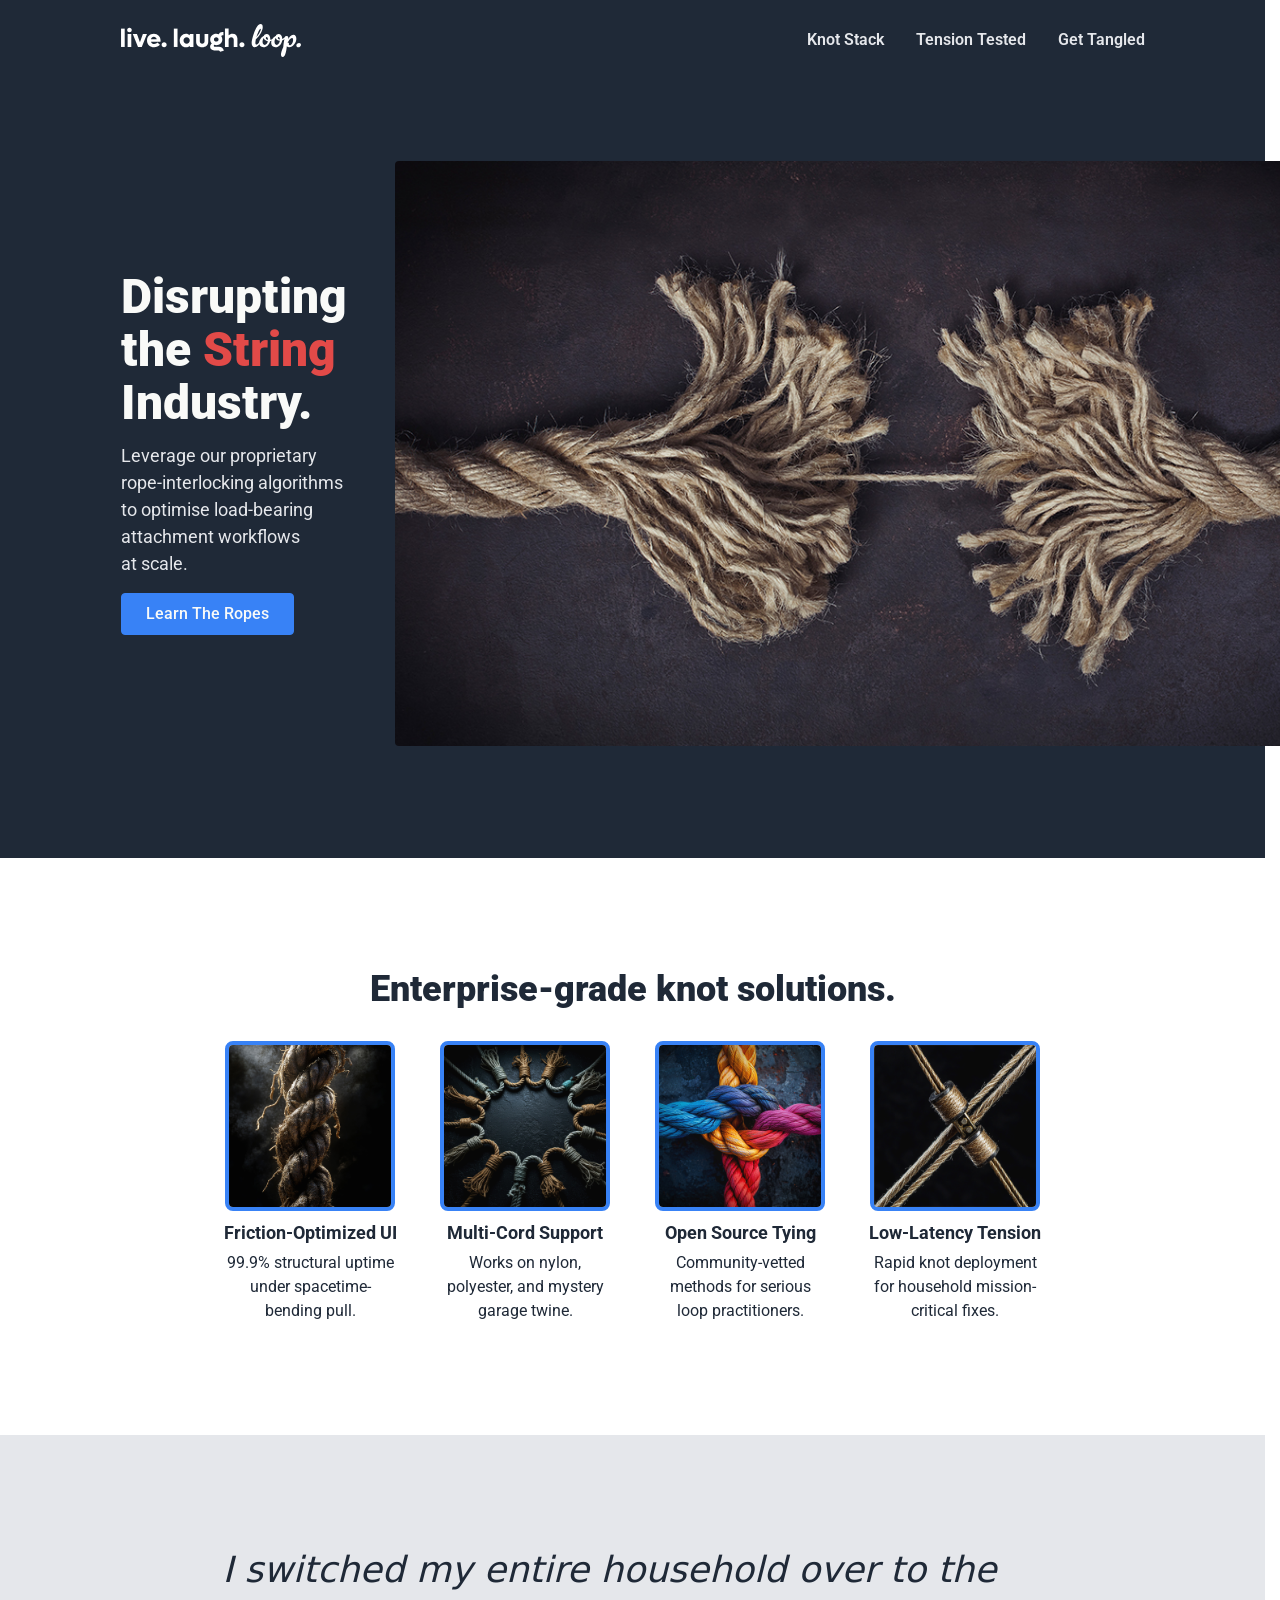
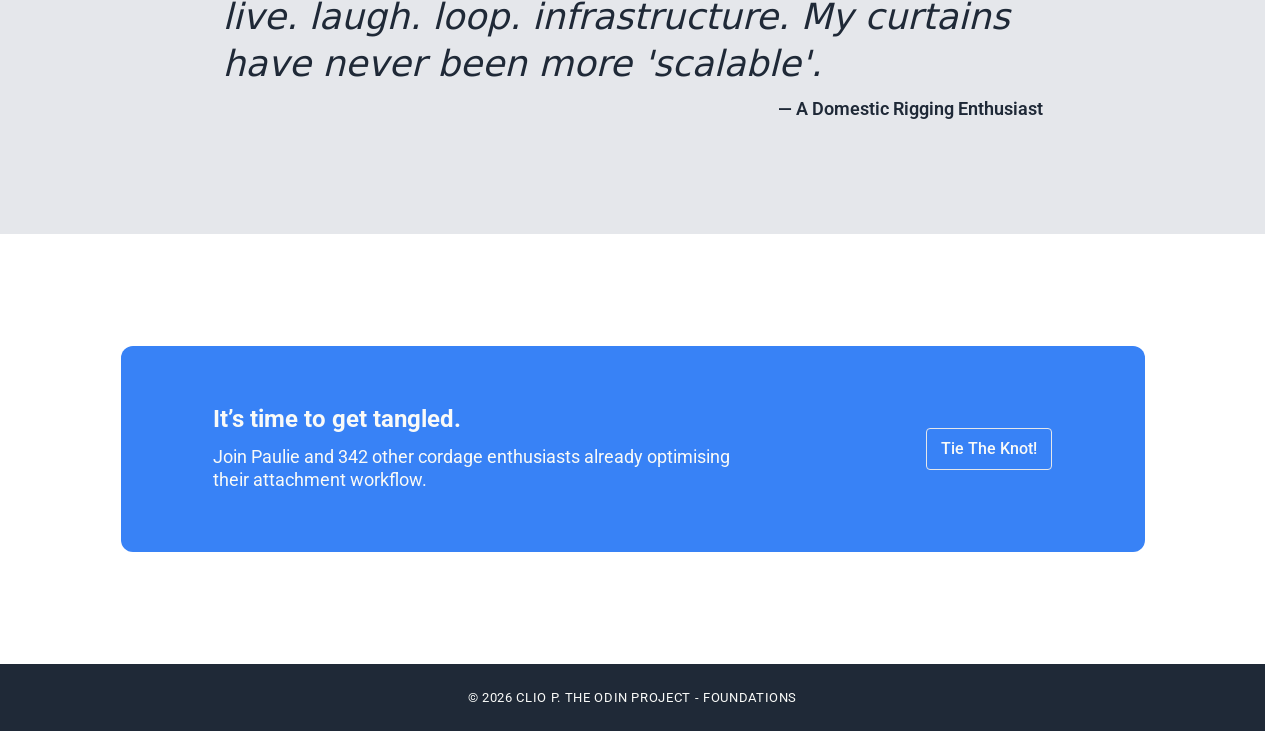
==== commit 0988cd83: "feat: add join modal" ====
--- a/index.html
+++ b/index.html
@@ -111,7 +111,7 @@
             <p class="cta-text">Join Paulie and 342 other cordage enthusiasts already optimising their attachment workflow.</p>
           </div>
 
-          <button class="button button-ghost" type="button">
+          <button class="button button-ghost" id="join-button" type="button">
             <span class="button-text">Tie the knot!</span>
           </button>
         </div>
@@ -124,6 +124,22 @@
       </div>
     </footer>
 
+    <dialog class="join-modal" id="join-dialog" autofocus>
+      <button class="close-modal" id="close-dialog" type="button" aria-label="Close modal">
+        <svg class="icon-close-modal" aria-hidden="true" focusable="false" viewBox="0 0 24 24">
+          <path d="M6 6l12 12M18 6L6 18" />
+        </svg>
+      </button>
+
+      <h2 class="modal-title">You’re officially looped in.</h2>
+
+      <p class="modal-text">No form. No spam. Just a very official confirmation that you clicked the rope button.</p>
+
+      <a class="button button-primary" href="https://www.rmg.co.uk/stories/maritime-history/cordage-its-origins-construction-properties-uses-ships" target="_blank" rel="noopener noreferrer">
+        <span class="button-text">Unlay the rope</span>
+      </a>
+    </dialog>
+
     <script src="script.js" defer></script>
   </body>
 </html>
--- a/style.css
+++ b/style.css
@@ -165,6 +165,7 @@
     --radius-500: 0.75rem; /* 12px - larger panels */
 
     /* Transitions */
+    --t-200: 0.2s;
     --t-300: 0.3s;
     --ease-default: ease-in-out;
   }
@@ -176,6 +177,11 @@
     -webkit-text-size-adjust: 100%;
     text-size-adjust: 100%;
     scroll-behavior: smooth;
+    scrollbar-gutter: stable;
+
+    &:has(#join-dialog[open]) {
+      overflow: hidden;
+    }
   }
 
   body {
@@ -351,10 +357,14 @@
 
     @media (width < 48rem) {
       width: 100%;
+      max-height: 50vh;
       padding: var(--space-500);
       border-radius: var(--radius-300);
       background-color: var(--color-bg-light);
       color: var(--color-text);
+      transition:
+        padding var(--t-300) var(--ease-default),
+        max-height var(--t-300) var(--ease-default);
 
       .site-nav-list {
         justify-content: center;
@@ -576,6 +586,11 @@
     background-color: var(--color-surface-accent);
     border-radius: var(--radius-300);
     line-height: 0;
+    transition: background-color var(--t-200) var(--ease-default);
+
+    &:active {
+      background-color: var(--color-surface-complementary);
+    }
 
     .nav-icon {
       width: 2rem;
@@ -589,6 +604,8 @@
     }
 
     &[aria-expanded='true'] {
+      background-color: var(--color-surface-complementary);
+
       .icon-menu {
         display: none;
       }
@@ -604,7 +621,8 @@
 
     @media (width < 48rem) {
       &[aria-expanded='false'] + nav {
-        display: none;
+        max-height: 0;
+        padding: 0;
       }
     }
   }
@@ -616,6 +634,37 @@
 
     &:focus {
       top: var(--gutter);
+    }
+  }
+
+  .join-modal {
+    padding: var(--space-panel-y) var(--space-panel-x);
+    background-color: var(--color-surface-dark);
+    color: var(--color-text-on-dark);
+    border-radius: var(--radius-500);
+    border: 5px solid var(--color-border-complementary);
+
+    .close-modal {
+      position: absolute;
+      top: var(--space-300);
+      right: var(--space-300);
+      width: 2.5rem;
+      height: 2.5rem;
+      stroke: var(--color-text-complementary);
+      stroke-width: 3px;
+    }
+
+    .modal-title {
+      margin-block-end: var(--space-200);
+    }
+
+    .modal-text {
+      margin-block-end: var(--space-500);
+    }
+
+    &::backdrop {
+      background-color: oklch(from var(--color-surface-dark) l c h / 0.9);
+      backdrop-filter: blur(4px);
     }
   }
 }
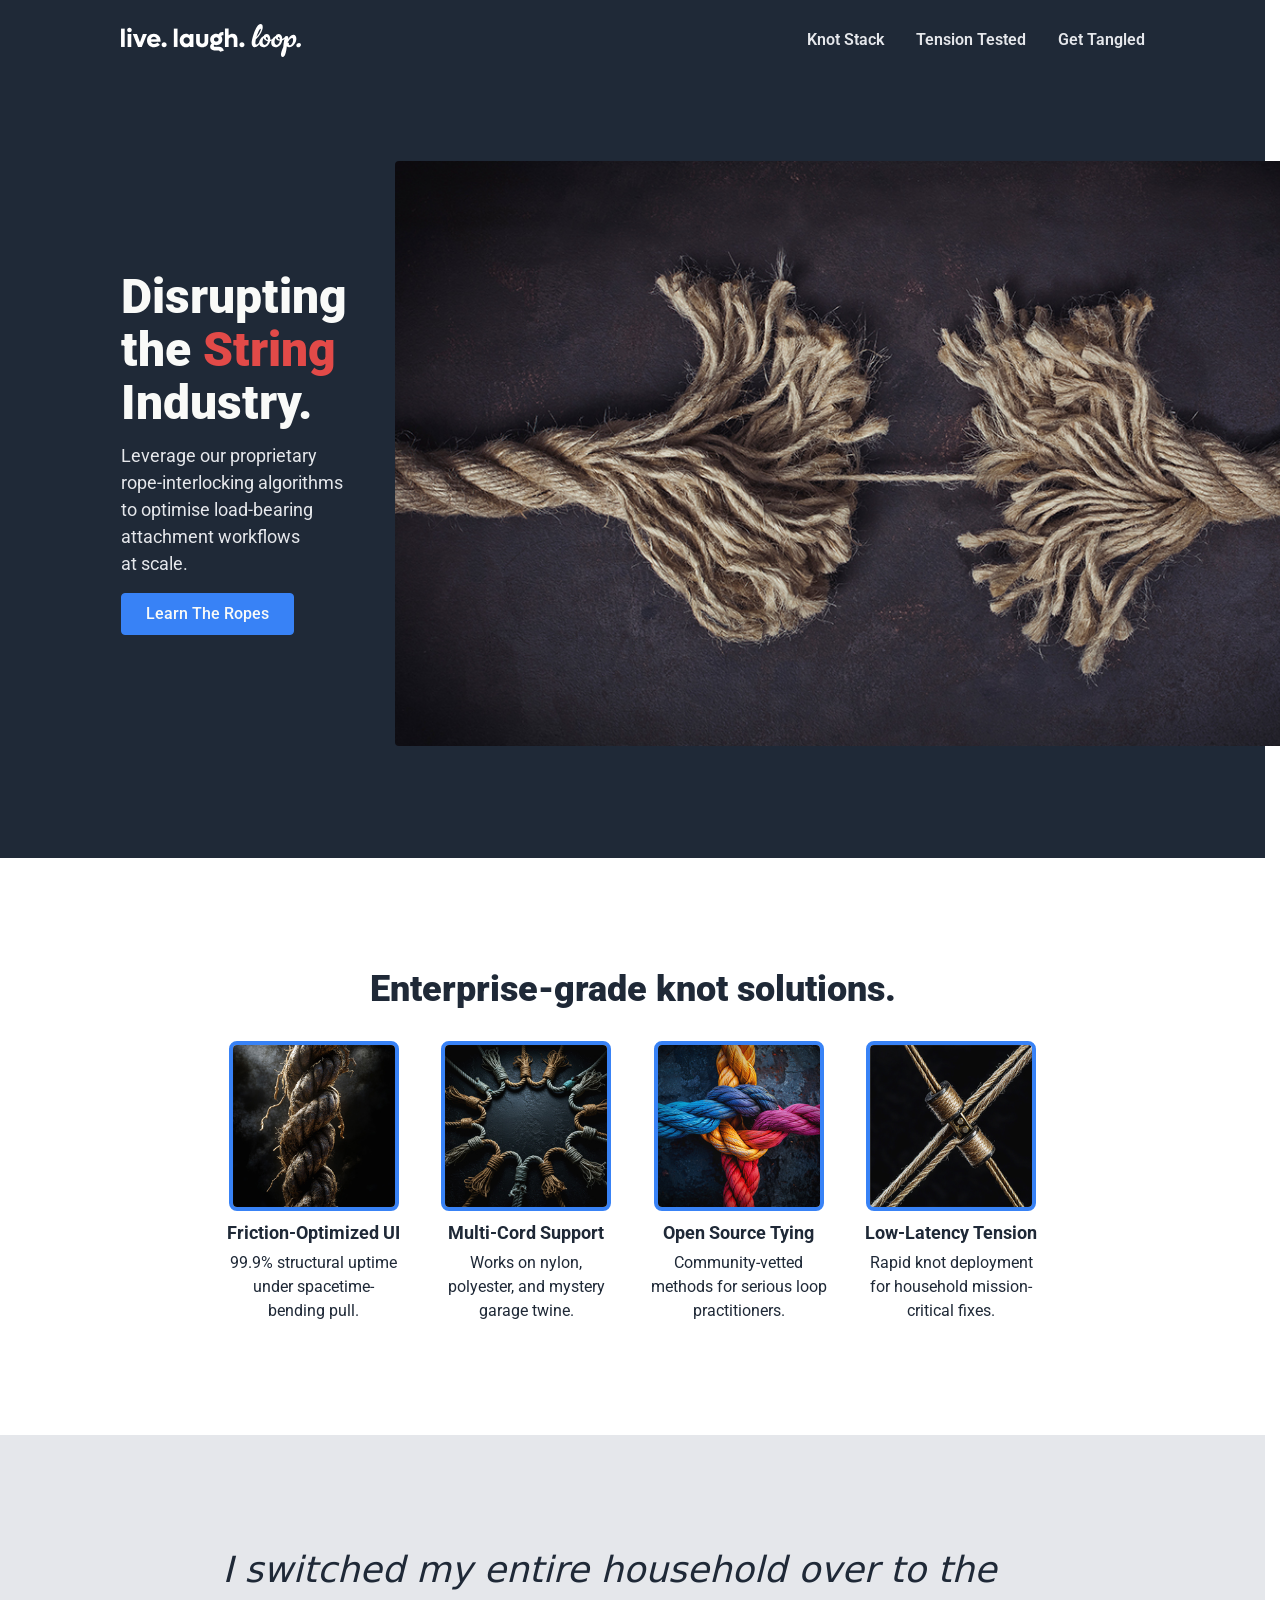
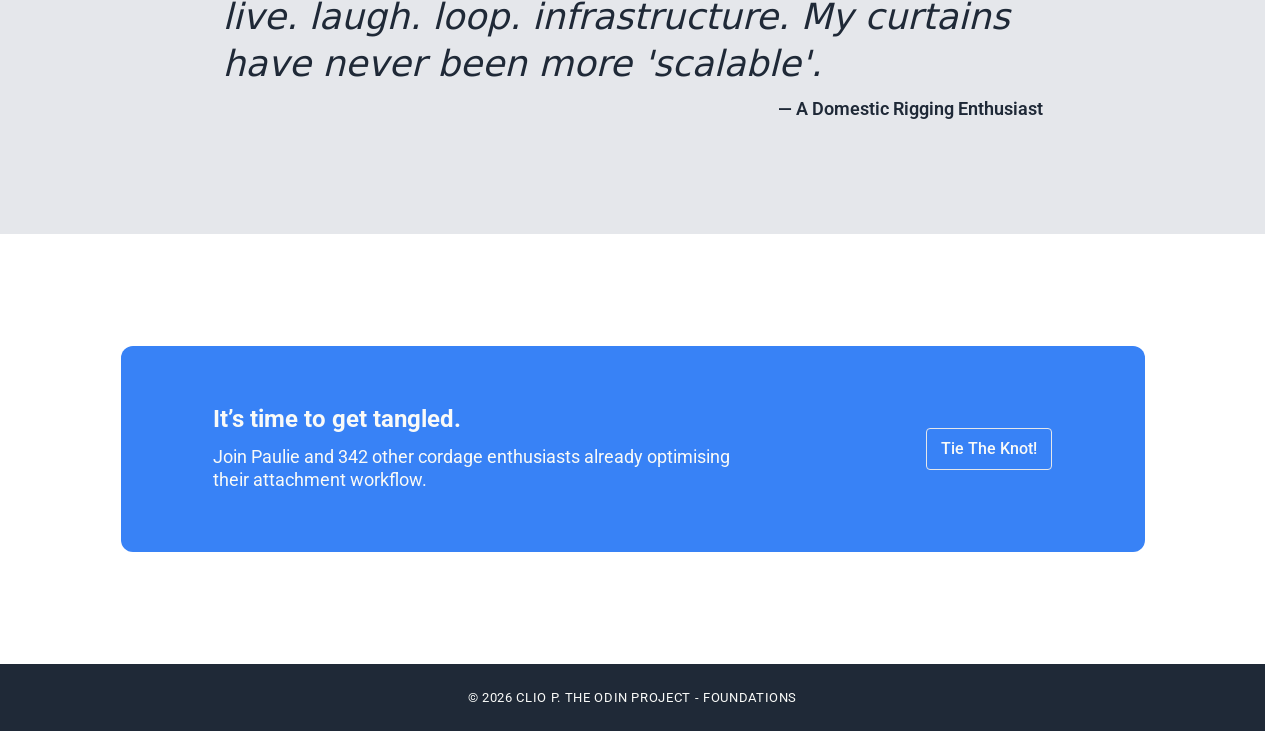
==== commit 994b28d9: "fix: prevent hidden mobile nav links from receiving focus" ====
--- a/index.html
+++ b/index.html
@@ -4,7 +4,8 @@
     <meta charset="UTF-8" />
     <meta name="viewport" content="width=device-width, initial-scale=1.0" />
 
-    <title>TOP Foundations - Project 02 - Landing Page</title>
+    <title>live. laugh. loop. | Scaling End-to-End Knotwork Solutions</title>
+    <meta name="description" content="Stop getting frayed. Live. Laugh. Loop. is the world’s first Rope-as-a-Service (RaaS) platform for enterprise-grade tension and connectivity. Tie up loose ends today." />
 
     <link rel="icon" type="image/x-icon" href="favicon.ico" />
 
@@ -111,7 +112,7 @@
             <p class="cta-text">Join Paulie and 342 other cordage enthusiasts already optimising their attachment workflow.</p>
           </div>
 
-          <button class="button button-ghost" id="join-button" type="button">
+          <button class="button button-ghost" id="join-button" type="button" aria-haspopup="dialog">
             <span class="button-text">Tie the knot!</span>
           </button>
         </div>
@@ -124,14 +125,14 @@
       </div>
     </footer>
 
-    <dialog class="join-modal" id="join-dialog" autofocus>
+    <dialog class="join-modal" id="join-dialog" aria-labelledby="modal-title" autofocus>
       <button class="close-modal" id="close-dialog" type="button" aria-label="Close modal">
         <svg class="icon-close-modal" aria-hidden="true" focusable="false" viewBox="0 0 24 24">
           <path d="M6 6l12 12M18 6L6 18" />
         </svg>
       </button>
 
-      <h2 class="modal-title">You’re officially looped in.</h2>
+      <h2 class="modal-title" id="modal-title">You’re officially looped in.</h2>
 
       <p class="modal-text">No form. No spam. Just a very official confirmation that you clicked the rope button.</p>
 
--- a/style.css
+++ b/style.css
@@ -157,7 +157,7 @@
     --gutter: clamp(1rem, 0.5rem + 4vw, 1.5rem);
 
     --gap-layout: clamp(2rem, 1rem + 4vw, 3rem);
-    --gap-grid: clamp(0.5rem, 1rem + 2vw, 2.5rem);
+    --gap-grid: clamp(0.5rem, 0.25rem + 2vw, 2.5rem);
 
     /* Border radius */
     --radius-300: 0.25rem; /* 4px - small controls */
@@ -187,11 +187,17 @@
   body {
     min-height: 100vh;
     min-height: 100dvh;
+    display: flex;
+    flex-direction: column;
     color: var(--color-text);
     font-family: var(--font-primary);
     font-size: var(--font-400);
     font-weight: var(--font-w-400);
     line-height: var(--leading-400);
+  }
+
+  main {
+    flex: 1;
   }
 
   :target {
@@ -333,6 +339,13 @@
       flex-direction: row;
       flex-wrap: wrap;
       gap: var(--space-200);
+      transition: gap var(--t-300) var(--ease-default);
+
+      @media (width < 48rem) {
+        &:has([aria-expanded='false']) {
+          gap: 0;
+        }
+      }
     }
   }
 
@@ -365,14 +378,10 @@
       transition:
         padding var(--t-300) var(--ease-default),
         max-height var(--t-300) var(--ease-default);
+      overflow: hidden;
 
       .site-nav-list {
         justify-content: center;
-      }
-    }
-
-    @media (width < 30rem) {
-      .site-nav-list {
         flex-direction: column;
       }
     }
@@ -555,13 +564,9 @@
     &:active::after {
       transform: translate(-50%, -50%) scale(2);
       opacity: 1;
-      transition:
-        background-color var(--t-300) var(--ease-default),
-        transform var(--t-300) var(--ease-default),
-        opacity var(--t-300) var(--ease-default);
-    }
-
-    &:focus-within {
+    }
+
+    &:focus-visible {
       background-color: var(--color-surface-complementary);
       color: var(--color-text-on-complementary);
       border-color: var(--color-border-complementary);
@@ -667,6 +672,59 @@
       backdrop-filter: blur(4px);
     }
   }
+
+  .not-found {
+    text-align: center;
+
+    .container {
+      display: flex;
+      flex-direction: column;
+      align-items: center;
+    }
+
+    .not-found-title {
+      margin-block-end: var(--space-300);
+      font-size: var(--font-700);
+      font-weight: var(--font-w-900);
+    }
+
+    .not-found-subtitle {
+      margin-block-end: var(--space-100);
+      font-size: var(--font-500);
+      font-weight: var(--font-w-800);
+    }
+
+    .not-found-text {
+      max-width: 80ch;
+    }
+  }
+
+  .not-found-instructions {
+    padding-block-start: var(--space-panel-y);
+    padding-block-end: var(--space-section-y);
+
+    .panel {
+      background-color: var(--color-surface-accent);
+      color: var(--color-text-on-accent);
+    }
+
+    .not-found-next {
+      margin-block-end: var(--space-300);
+      font-size: var(--font-600);
+    }
+
+    .not-found-steps {
+      list-style-type: square;
+
+      li:not(:last-child) {
+        margin-block-end: var(--space-200);
+      }
+
+      li::marker {
+        color: var(--color-text);
+      }
+    }
+  }
 }
 
 @layer utilities {
